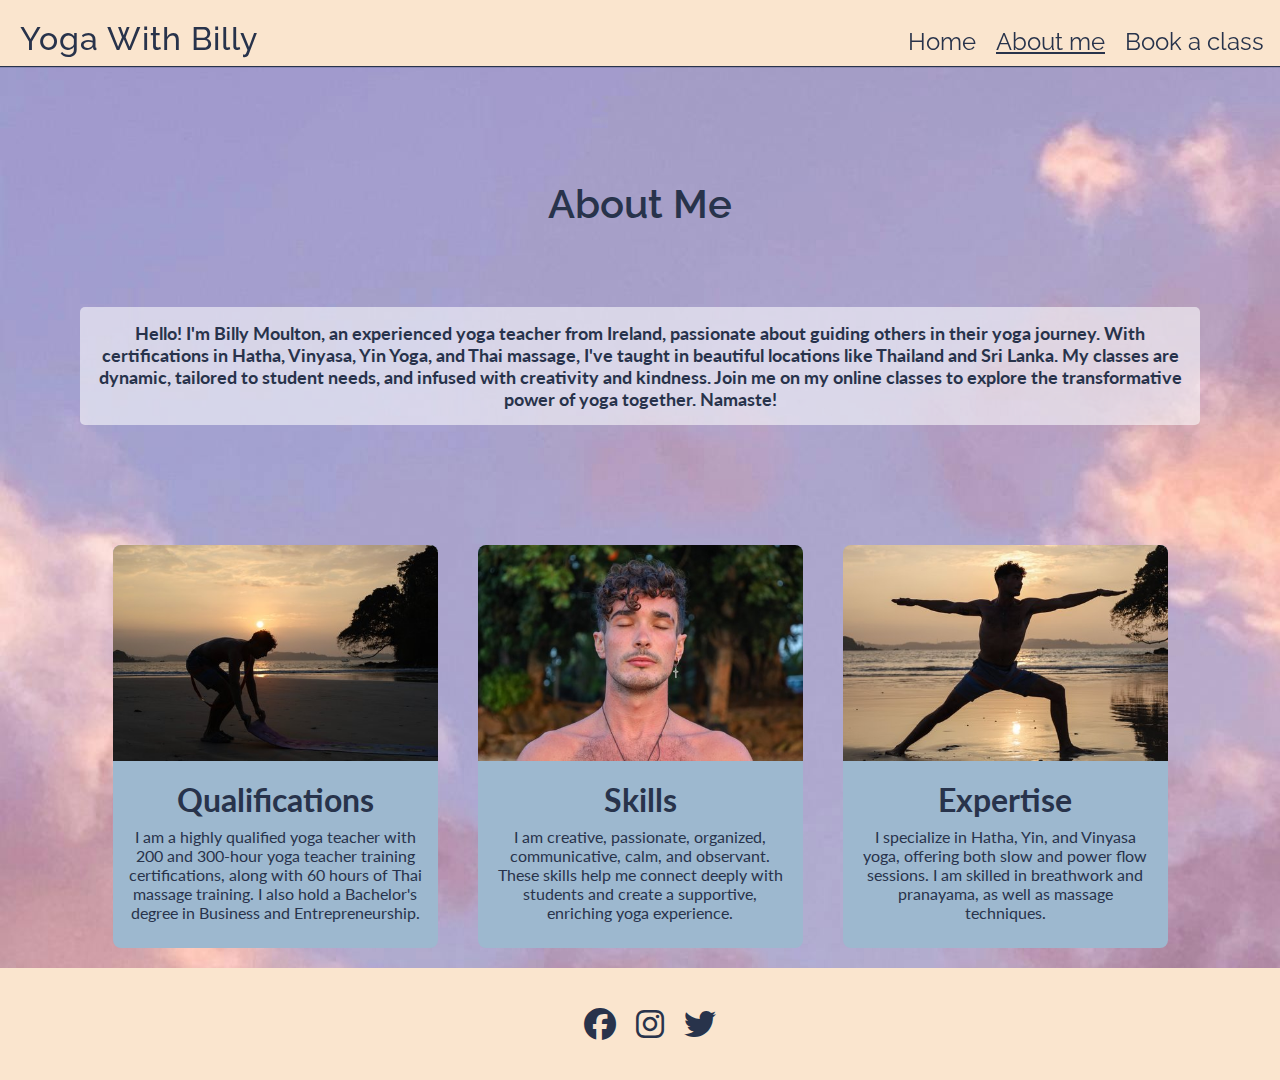
==== aboutme.html @ 918ed9fe "style about page" ====
<!DOCTYPE html>
<html lang="en">
    <head>
        <meta charset="UTF-8" />
        <meta name="viewport" content="width=device-width, initial-scale=1.0" />
        <title>About me| Yoga With Billy</title>
        <link rel="stylesheet" href="assets/css/styles.css" />
        <link
            rel="stylesheet"
            href="https://cdnjs.cloudflare.com/ajax/libs/font-awesome/6.5.2/css/all.min.css"/>
            <link rel="apple-touch-icon" sizes="180x180" href="assets/images/favicon/apple-touch-icon.png">
            <link rel="icon" type="image/png" sizes="32x32" href="assets/images/favicon/favicon-32x32.png">
            <link rel="icon" type="image/png" sizes="16x16" href="assets/images/favicon/favicon-16x16.png">
            <link rel="manifest" href="assets/images/favicon/site.webmanifest">
    </head>
    <body>
        <!---Header-->
        <header>
            <a href="index.html">
                <h1 id="logo">Yoga With Billy</h1>
            </a>
            <!---Nav Bar-->
            <input type="checkbox" id="nav-toggle" name="nav-toggle" />
            <label for="nav-toggle" class="nav-toggle-label"><i class="fa-solid fa-bars"></i></label>
            <nav>
                <ul id="menu">
                    <li><a href="index.html">Home</a></li>
                    <li><a href="aboutme.html" class="active-nav">About me</a></li>
                    <li><a href="bookaclass.html">Book a class</a></li>
                </ul>
            </nav>
        </header>

        <!---Main Content-->
        <main>

            <!--Background Image-->
             <section id="about-bg">
                <!--About Section-->
                <div id="about-text">
                <h6>About Me</h6>
                <p> Hello! I'm Billy Moulton, an experienced yoga teacher from Ireland, passionate about guiding others in their yoga journey. With certifications in Hatha, Vinyasa, Yin Yoga, and Thai massage, I've taught in beautiful locations like Thailand and Sri Lanka. My classes are dynamic, tailored to student needs, and infused with creativity and kindness. Join me on my online classes to explore the transformative power of yoga together. Namaste!</p>
                </div>
                <!--Card Section with images-->
                <div class="card-container">
                    <div class="card">
                    <img class="about-img" src="assets/images/card-one.jpg" alt="sunset yoga picture with mat">
                
                    <div class="card-content">
                        <h3>Qualifications</h3>
                        <p>I am a highly qualified yoga teacher with 200 and 300-hour yoga teacher training certifications, along with 60 hours of Thai massage training. I also hold a Bachelor's degree in Business and Entrepreneurship.</p>
                    </div>
                </div>
                    <div class="card">
                    <img class="about-img" src="assets/images/card-two.jpg" alt="picture of bill in yoga practice ">
               
                    <div class="card-content">
                        <h3>Skills</h3>
                        <p>I am creative, passionate, organized, communicative, calm, and observant. These skills help me connect deeply with students and create a supportive, enriching yoga experience.</p>
                    </div>
                </div>
                    <div class="card">
                    <img class="about-img" src="assets/images/card-three.jpg" alt="sunset yoga picture high lunge yoga pose">
                    <div class="card-content">
                        <h3>Expertise </h3>
                        <p>I specialize in Hatha, Yin, and Vinyasa yoga, offering both slow and power flow sessions. I am skilled in breathwork and pranayama, as well as massage techniques.</p>
                    </div>
                    </div>



                </div>
                
                  
            </section>
                
            
           
        </main>

        <!--Footer-->
        <footer>
            <!--Social Media links-->
            <ul id="socials">
                <li>
                    <a href="https://www.facebook.com/" target="_blank" aria-label="Link to facebook (opens new tab)"><i class="fa-brands fa-facebook"></i></a>
                </li>
                <li>
                    <a href="https://www.instagram.com/" target="_blank" aria-label="Link to instagram (opens new tab)"><i class="fa-brands fa-instagram"></i></a>
                </li>
                <li>
                    <a href="https://x.com/?lang=en" target="_blank" aria-label="Link to twitter (opens new tab)"><i class="fa-brands fa-twitter"></i></a>
                </li>
            </ul>
        </footer>
    </body>
</html>
---- assets/css/styles.css ----
/* Fonts */

@import url('https://fonts.googleapis.com/css2?family=Lato:ital,wght@0,100;0,300;0,400;0,700;0,900;1,100;1,300;1,400;1,700;1,900&family=Raleway:ital,wght@0,100..900;1,100..900&display=swap');

* {
    padding: 0;
    margin: 0;
    box-sizing: border-box;
}

/* body */

body {
    font-family: 'lato', sans-serif;
    display: flex;
    flex-direction: column;
    background-color: #fae5ce;
    color: black;
    min-height: 100vh;
    
   
    }

/* header */

header {
    background-color: #fae5ce;
    position: fixed;
    z-index: 99;
    width: 100%;
    box-shadow: 0 1px 1px rgb(40, 51, 75);
    display: flex;
    justify-content: space-between;
    align-items: baseline;
    margin-bottom: 40px;
    
    
}

header a {
    text-decoration: none;
    color: rgb(40, 51, 75);
}

h1{
    font-family: 'Raleway' , sans-serif;
    font-weight: 500;
    letter-spacing: 1px;
    display: flex;
    padding-top: 20px;
    padding-left: 20px;
    color:  rgb(40, 51, 75);
    
}

#menu {
    list-style-type: none;
    font-size: 1.5rem;
    font-family: 'Raleway' , sans-serif;
    padding-bottom: 10px;
    }

    

ul li:hover {
   opacity: 75%;
    
    
}

/* Navbar styles with dropdown toggle */
nav {
    position: absolute;
    background-color: #fae5ce;;
    width: 100%;
    left: 0;
    padding: 0 1rem;
    display: none;
    top: 100%;
    box-shadow: 0 1px 1px rgb(40, 51, 75);

}

.active-nav{
    text-decoration: underline;
    color: rgb(40, 51, 75);

}

/* Nav toggle */
#nav-toggle:checked~nav {
    display: block;
    
  
}

#nav-toggle {
    display: none;
}

.nav-toggle-label {
    font-size: 2rem;
    padding-top: 2px;
    color: rgb(40, 51, 75);
    padding-right: 20px;
}


/* Main */

    
/* Hero section */

#hero {
    background: url(../images/hero-big.jpg) no-repeat center center /cover;
    height: 800px;
    width:100%;
    position: relative;
    padding-bottom: 0;
    margin-top: 60px;

}

#hero-text {
    padding-left: 10px;
    padding-top: 270px;
    color: rgb(164, 76, 3, .9);
}

h2 {
    font-weight: 300;
    font-size: 2rem;
    background-color: #ffffff8f;
    width: fit-content;
    font-weight: bold;
    padding: 2px;
    border-radius: 5px;
    
    

}

h3{
    font-size: 3rem;
}

/* Images and yoga text */

.practices{
    color: rgb(164, 76, 3);
    font-family: 'Raleway';
    font-weight: 300;
    text-align: center;
    padding: 50px;
    background-color:#fff4e2;
}

#yoga-poses{
    display: grid;
    place-items: center;  
    padding-top: 20px;
    background-color: #fff4e2;
}
    
.poses{
    height: 200px;
    width: 200px;
    border-radius: 100px;
    
    
}

#yoga-poses p {
   
    place-items: center;  
    text-align: center;
    padding: 30px;
    color: rgb(40, 51, 75);

}
    

#yoga-poses h4{
    display: grid;
    place-items: center; 
    padding-top: 20px; 
    font-size: 1.5rem;
    color: rgb(40, 51, 75);
    
}


#pose-one{
    display: grid;
    place-items: center;  
}
    
#pose-two{
    display: grid;
    place-items: center;  
}

#pose-three{
    display: grid;
    place-items: center;  
}

/* Button */

#book-button{
    font-family: 'Raleway';
    font-size: 1rem;
    font-weight: 200;
    border: 1px solid rgb(164, 76, 3);
    background-color: rgb(164, 76, 3);
    border-radius: 10px;
    padding: 15px;
    display: block;
    margin: 0 auto;
    margin-top: 70px;
    margin-bottom: 70px;
    color: #fafafa;
    
}

#book-button:hover{
    opacity: 80%;
}

#button-section{
    background-color: #fff4e2;
}

a{
    text-decoration: none;
    color: white;
}



/* About me Page */

#about-text h6 {
    padding-top: 180px;
    font-size: 2.5rem;
    text-align: center;
    font-family: 'Raleway', sans-serif;
    color: rgb(40, 51, 75);
    font-weight: 600;
    
}

#about-text p {
    text-align: center;
    padding: 40px;
    font-size: 18px;
    background-color: #ffffff8f;
    width: fit-content;
    font-weight: bold;
    border-radius: 5px;
    padding: 15px;
    margin: 80px;
    color: rgb(40, 51, 75);
}


.card-container{
    display: flex;
    justify-content: center;
    flex-wrap: wrap;
    margin-top: 100px;

}

.card{
    width: 325px;
    background-color: #9db8cf;
    border-radius: 8px;
    overflow: hidden;
    box-shadow: 0px 2px 4px rgba (0,0,0, 0.2);
    margin: 20px;
    color: rgb(40, 51, 75);
    text-align: center;
    padding-bottom: 10px;
}

.card h3{
    text-align: center;
    font-size: 2rem;
    padding-bottom: 8px;
}


.about-img{
    width: 100%;
    height: auto;
}
    
.card-content {
    padding: 16px;
}

#about-bg{
   
    margin: auto;
    background:url(../images/pexels-sunsetoned-7283618.jpg);
   
}
    
    


/*Book a class Page */

/*Form */

#book {
    
    min-height: 100vh;
    flex-grow: 1;
    display: flex;
    flex-direction: column;
    position: relative;
    margin: auto;
    background:url(../images/pexels-sunsetoned-7283618.jpg);
}


#book-a-class {
    color: rgb(40, 51, 75);
    background: #9db8cf;
    padding: 20px;
    display: block;
    max-width: 550px;
    width: 100%;
    margin: 0 auto;
    margin-top: 150px;
    height: 100%;
    box-shadow:  rgb(38, 57, 77) 0px 20px 30px -10px;
   
    
    
}

/* Heading on form */

#book-a-class>h2 {
    color: rgb(40, 51, 75);
    margin-bottom: 40px;
    background-color: inherit;
    width: fit-content;
    font-weight: 600;
    padding: 8px;
    text-align: center;
    border-radius: 5px;
    margin: 0 auto;
    margin-bottom: 40px;
    margin-top: 40px;
    font-size: 2rem;
    font-family: 'Raleway', sans-serif;
    
}

/*Text inpits */

.text-input {
    background: #fff4e2;;
    color: rgb(40, 51, 75);
    width: 100%;
    height: 25px;
    margin: 5px 0 20px 0;
    border: 2px solid rgb(40, 51, 75);
    border-radius: 5px;
    padding: 0 5px;
    
}

/* Radio Buttons */

#radio-buttons p {
    font-size: 20px;
}

.yoga-type{
    padding-top: 8px;
}

#radio-buttons {
   
    margin: 5px 0 20px 0;
}

#book label  {
    font-size: 1rem;
    font-weight: bold;
}

#radio-buttons p {
    font-size: 1rem;
    padding-top: 20px;
    padding-bottom: 10px;
    font-weight: bold;
}

/* Date and time inputs */

#date p {
    font-size: 1rem;
    font-weight: 600;
    color: black;
    padding-top: 5px;
    padding-bottom: 20px;
}

input#date-picker{
    height: 25px;
    margin:5px
}

select#time-dropdown{
    height:25px;
    margin: 5px;
}

.note {
    margin-bottom: 10px;
    font-size: 1rem;
    color: black;
}

.contact{
    font-size: 1rem;
    text-align: center;
}
/* 
.blackandwhite {
    display: flex;
    justify-content: center;
    align-items: center;
    width:100%;
    margin-top: 5px;
    max-width: 550px;
    width: 100%;
    margin: 0 auto;
}  */


/* Thanks page */

.thank-you {
  
    color: rgb(40, 51, 75);
    background: #9db8cf;
    padding: 20px;
    display: block;
    max-width: 550px;
    width: 100%;
    margin: 0 auto;
    margin-top: 150px;
    height: 100%;
    box-shadow:  rgb(38, 57, 77) 0px 20px 30px -10px;
    
    
}

.thank-you h2 {
    font-size: 3rem;
    text-align: center;
    margin: 0 auto;
    padding:5px;
}



h5{
    font-size: 26px;
    font-weight: 200px;
    padding-top: 20px;
    padding-bottom: 20px;
}




    
    /*Footer*/


.footer {
    position: fixed;
    bottom: 0;
    width: 100vw;
    background-color: #fae5ce;
    height: 10vh;
    border-top: solid .5px rgb(40, 51, 75);
    
  
   
    
     
}

#socials {
    text-align: center;
    display: flex;
    justify-content: center;
    padding:40px;
    list-style-type: none;
    width: 100%;
   
}

#socials i {
    color: rgb(40, 51, 75);
    font-size: 2rem;
    padding-left: 20px;
    justify-content: space-between;
    
}

/* Media Queries for 768px and up */

@media screen and (min-width: 768px){

    
/* header */
    .nav-toggle-label{
        display:none;
    }


    nav {
        
        display: block;
        position: relative;
        box-shadow: none;
        width: fit-content;
        padding-right: 1rem;
        align-items: flex-end;
    }

        #menu{
            display: flex;
            justify-content: space-evenly;
            color:rgb(40, 51, 75);
        }

        #menu li {
            padding-left: 20px;
            color: rgb(40, 51, 75);
        }

        h2{
            font-size: 3rem;
        }
        

        /* Form */

       #book {
       display: flex;
       flex-direction: row;
       background: url(../images/pexels-sunsetoned-7283618.jpg);
       margin-top:50px;
    

       }

        
      

       
       #book-a-class {
        color: rgb(40, 51, 75);
        background: #9db8cf;
        padding: 30px;
        display: block;
        margin-top: 80px;
        margin-bottom: 20px;
        max-width: 550px;
        width: 100%;
        margin: 0 auto;
        margin-top: 100px;
        margin-bottom: 20px;
        height: 100%;
        box-shadow:  rgb(38, 57, 77) 0px 20px 30px -10px;
        font-size: 1rem;
        
        
    }


    #hero {

        margin-top: 60px;
    
    }


    

    }


    /* Media Queries for 1200px and up */

    @media screen and (min-width: 1200px){

        #yoga-poses{
            display: flex;
        }

        .practices{
            color: rgb(164, 76, 3);
            font-family: 'Raleway';
            font-weight: 300;
            text-align: center;
            padding: 50px;
        }

        #socials i {
            font-size: 2rem;
        }

        #pose-one{
            width: 33%;
        }
        #pose-two{
            width: 33%;
        }
        #pose-three{
            width: 33%;
        }

        h2{
            font-size: 3.5rem;
        }


        #hero {

            margin-top: 70px;
        
        }

    }


    @media screen and (max-width: 768px){
#book-a-class{
    margin-top: 100px;
}
    }

    @media screen and (max-width: 500px){
        #book-a-class{
            margin-top: 50px;
        }

        
    }
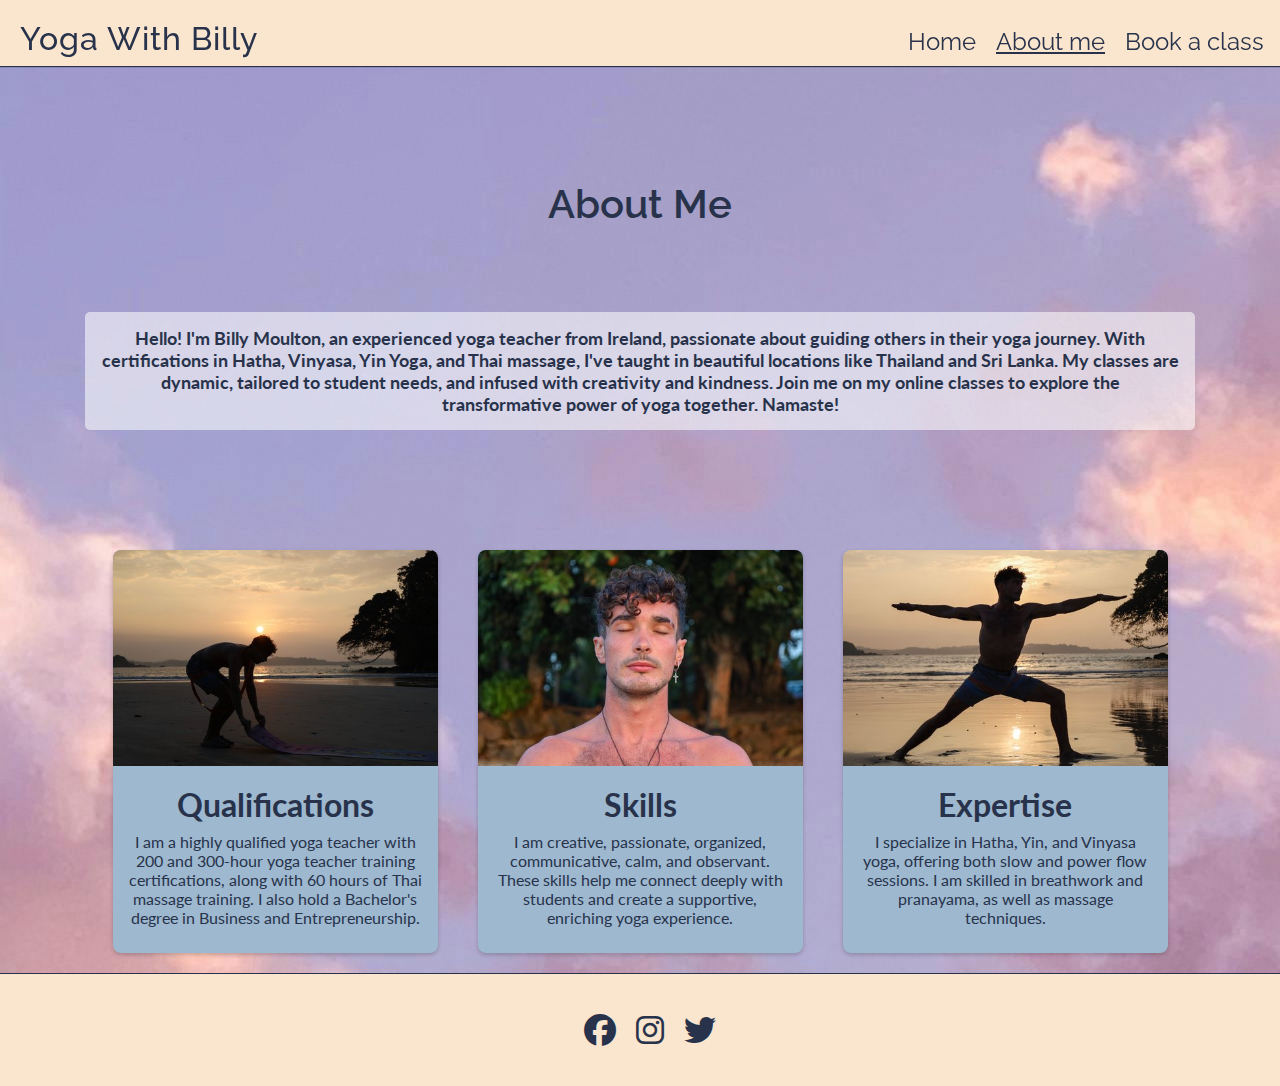
==== commit a686d4ec: "add or change class names in html and change in styles from h2,h3 etc" ====
--- a/aboutme.html
+++ b/aboutme.html
@@ -1,17 +1,15 @@
 <!DOCTYPE html>
 <html lang="en">
     <head>
-        <meta charset="UTF-8" />
-        <meta name="viewport" content="width=device-width, initial-scale=1.0" />
+        <meta charset="UTF-8">
+        <meta name="viewport" content="width=device-width, initial-scale=1.0">
         <title>About me| Yoga With Billy</title>
-        <link rel="stylesheet" href="assets/css/styles.css" />
-        <link
-            rel="stylesheet"
-            href="https://cdnjs.cloudflare.com/ajax/libs/font-awesome/6.5.2/css/all.min.css"/>
-            <link rel="apple-touch-icon" sizes="180x180" href="assets/images/favicon/apple-touch-icon.png">
-            <link rel="icon" type="image/png" sizes="32x32" href="assets/images/favicon/favicon-32x32.png">
-            <link rel="icon" type="image/png" sizes="16x16" href="assets/images/favicon/favicon-16x16.png">
-            <link rel="manifest" href="assets/images/favicon/site.webmanifest">
+        <link rel="stylesheet" href="assets/css/styles.css">
+        <link rel="stylesheet" href="https://cdnjs.cloudflare.com/ajax/libs/font-awesome/6.5.2/css/all.min.css">
+        <link rel="apple-touch-icon" sizes="180x180" href="assets/images/favicon/apple-touch-icon.png">
+        <link rel="icon" type="image/png" sizes="32x32" href="assets/images/favicon/favicon-32x32.png">
+        <link rel="icon" type="image/png" sizes="16x16" href="assets/images/favicon/favicon-16x16.png">
+        <link rel="manifest" href="assets/images/favicon/site.webmanifest">
     </head>
     <body>
         <!---Header-->
@@ -20,7 +18,7 @@
                 <h1 id="logo">Yoga With Billy</h1>
             </a>
             <!---Nav Bar-->
-            <input type="checkbox" id="nav-toggle" name="nav-toggle" />
+            <input type="checkbox" id="nav-toggle" name="nav-toggle">
             <label for="nav-toggle" class="nav-toggle-label"><i class="fa-solid fa-bars"></i></label>
             <nav>
                 <ul id="menu">
@@ -33,49 +31,46 @@
 
         <!---Main Content-->
         <main>
-
             <!--Background Image-->
-             <section id="about-bg">
+            <section id="about-bg">
                 <!--About Section-->
                 <div id="about-text">
-                <h6>About Me</h6>
-                <p> Hello! I'm Billy Moulton, an experienced yoga teacher from Ireland, passionate about guiding others in their yoga journey. With certifications in Hatha, Vinyasa, Yin Yoga, and Thai massage, I've taught in beautiful locations like Thailand and Sri Lanka. My classes are dynamic, tailored to student needs, and infused with creativity and kindness. Join me on my online classes to explore the transformative power of yoga together. Namaste!</p>
+                    <h2 class="about-title">About Me</h2>
+                    <p>
+                        Hello! I'm Billy Moulton, an experienced yoga teacher from Ireland, passionate about guiding others in their yoga journey. With certifications in Hatha, Vinyasa, Yin Yoga, and Thai massage, I've taught in beautiful
+                        locations like Thailand and Sri Lanka. My classes are dynamic, tailored to student needs, and infused with creativity and kindness. Join me on my online classes to explore the transformative power of yoga together.
+                        Namaste!
+                    </p>
                 </div>
                 <!--Card Section with images-->
                 <div class="card-container">
                     <div class="card">
-                    <img class="about-img" src="assets/images/card-one.jpg" alt="sunset yoga picture with mat">
-                
-                    <div class="card-content">
-                        <h3>Qualifications</h3>
-                        <p>I am a highly qualified yoga teacher with 200 and 300-hour yoga teacher training certifications, along with 60 hours of Thai massage training. I also hold a Bachelor's degree in Business and Entrepreneurship.</p>
+                        <img class="about-img" src="assets/images/card-one.jpg" alt="sunset yoga picture with mat">
+
+                        <div class="card-content">
+                            <h3 class="card-title">Qualifications</h3>
+                            <p>
+                                I am a highly qualified yoga teacher with 200 and 300-hour yoga teacher training certifications, along with 60 hours of Thai massage training. I also hold a Bachelor's degree in Business and Entrepreneurship.
+                            </p>
+                        </div>
+                    </div>
+                    <div class="card">
+                        <img class="about-img" src="assets/images/card-two.jpg" alt="picture of bill in yoga practice">
+
+                        <div class="card-content">
+                            <h3 class="card-title">Skills</h3>
+                            <p>I am creative, passionate, organized, communicative, calm, and observant. These skills help me connect deeply with students and create a supportive, enriching yoga experience.</p>
+                        </div>
+                    </div>
+                    <div class="card">
+                        <img class="about-img" src="assets/images/card-three.jpg" alt="sunset yoga picture high lunge yoga pose">
+                        <div class="card-content">
+                            <h3 class="card-title">Expertise</h3>
+                            <p>I specialize in Hatha, Yin, and Vinyasa yoga, offering both slow and power flow sessions. I am skilled in breathwork and pranayama, as well as massage techniques.</p>
+                        </div>
                     </div>
                 </div>
-                    <div class="card">
-                    <img class="about-img" src="assets/images/card-two.jpg" alt="picture of bill in yoga practice ">
-               
-                    <div class="card-content">
-                        <h3>Skills</h3>
-                        <p>I am creative, passionate, organized, communicative, calm, and observant. These skills help me connect deeply with students and create a supportive, enriching yoga experience.</p>
-                    </div>
-                </div>
-                    <div class="card">
-                    <img class="about-img" src="assets/images/card-three.jpg" alt="sunset yoga picture high lunge yoga pose">
-                    <div class="card-content">
-                        <h3>Expertise </h3>
-                        <p>I specialize in Hatha, Yin, and Vinyasa yoga, offering both slow and power flow sessions. I am skilled in breathwork and pranayama, as well as massage techniques.</p>
-                    </div>
-                    </div>
-
-
-
-                </div>
-                
-                  
             </section>
-                
-            
-           
         </main>
 
         <!--Footer-->
@@ -96,3 +91,4 @@
     </body>
 </html>
 
+
--- a/assets/css/styles.css
+++ b/assets/css/styles.css
@@ -1,6 +1,6 @@
 /* Fonts */
 
-@import url('https://fonts.googleapis.com/css2?family=Lato:ital,wght@0,100;0,300;0,400;0,700;0,900;1,100;1,300;1,400;1,700;1,900&family=Raleway:ital,wght@0,100..900;1,100..900&display=swap');
+@import url("https://fonts.googleapis.com/css2?family=Lato:ital,wght@0,100;0,300;0,400;0,700;0,900;1,100;1,300;1,400;1,700;1,900&family=Raleway:ital,wght@0,100..900;1,100..900&display=swap");
 
 * {
     padding: 0;
@@ -11,15 +11,13 @@
 /* body */
 
 body {
-    font-family: 'lato', sans-serif;
+    font-family: "lato", sans-serif;
     display: flex;
     flex-direction: column;
-    background-color: #fae5ce;
+    background-color: #fff4e2;
     color: black;
     min-height: 100vh;
-    
-   
-    }
+}
 
 /* header */
 
@@ -33,8 +31,6 @@
     justify-content: space-between;
     align-items: baseline;
     margin-bottom: 40px;
-    
-    
 }
 
 header a {
@@ -42,56 +38,47 @@
     color: rgb(40, 51, 75);
 }
 
-h1{
-    font-family: 'Raleway' , sans-serif;
+#logo {
+    font-family: "Raleway", sans-serif;
     font-weight: 500;
     letter-spacing: 1px;
     display: flex;
     padding-top: 20px;
     padding-left: 20px;
-    color:  rgb(40, 51, 75);
-    
+    color: rgb(40, 51, 75);
 }
 
 #menu {
     list-style-type: none;
     font-size: 1.5rem;
-    font-family: 'Raleway' , sans-serif;
+    font-family: "Raleway", sans-serif;
     padding-bottom: 10px;
-    }
-
-    
+}
 
 ul li:hover {
-   opacity: 75%;
-    
-    
+    opacity: 75%;
 }
 
 /* Navbar styles with dropdown toggle */
 nav {
     position: absolute;
-    background-color: #fae5ce;;
+    background-color: #fae5ce;
     width: 100%;
     left: 0;
     padding: 0 1rem;
     display: none;
     top: 100%;
     box-shadow: 0 1px 1px rgb(40, 51, 75);
-
-}
-
-.active-nav{
+}
+
+.active-nav {
     text-decoration: underline;
     color: rgb(40, 51, 75);
-
 }
 
 /* Nav toggle */
-#nav-toggle:checked~nav {
+#nav-toggle:checked ~ nav {
     display: block;
-    
-  
 }
 
 #nav-toggle {
@@ -105,29 +92,26 @@
     padding-right: 20px;
 }
 
-
 /* Main */
 
-    
 /* Hero section */
 
 #hero {
-    background: url(../images/hero-big.jpg) no-repeat center center /cover;
+    background: url(../images/hero.webp) no-repeat center center / cover;
     height: 800px;
-    width:100%;
+    width: 100%;
     position: relative;
     padding-bottom: 0;
     margin-top: 60px;
-
 }
 
 #hero-text {
     padding-left: 10px;
     padding-top: 270px;
-    color: rgb(164, 76, 3, .9);
-}
-
-h2 {
+    color: rgb(164, 76, 3, 0.9);
+}
+
+.hero-line {
     font-weight: 300;
     font-size: 2rem;
     background-color: #ffffff8f;
@@ -135,80 +119,69 @@
     font-weight: bold;
     padding: 2px;
     border-radius: 5px;
-    
-    
-
-}
-
-h3{
+}
+
+
+
+/* Images and yoga text */
+
+.practices {
+    color: rgb(164, 76, 3);
+    font-family: "Raleway";
+    font-weight: 300;
+    text-align: center;
+    padding: 50px;
+    background-color: #fff4e2;
     font-size: 3rem;
 }
 
-/* Images and yoga text */
-
-.practices{
-    color: rgb(164, 76, 3);
-    font-family: 'Raleway';
-    font-weight: 300;
-    text-align: center;
-    padding: 50px;
-    background-color:#fff4e2;
-}
-
-#yoga-poses{
+#yoga-poses {
     display: grid;
-    place-items: center;  
+    place-items: center;
     padding-top: 20px;
     background-color: #fff4e2;
 }
-    
-.poses{
+
+.poses {
     height: 200px;
     width: 200px;
     border-radius: 100px;
-    
-    
 }
 
 #yoga-poses p {
-   
-    place-items: center;  
+    place-items: center;
     text-align: center;
     padding: 30px;
     color: rgb(40, 51, 75);
-
-}
-    
-
-#yoga-poses h4{
+}
+
+.title {
     display: grid;
-    place-items: center; 
-    padding-top: 20px; 
+    place-items: center;
+    padding-top: 20px;
     font-size: 1.5rem;
     color: rgb(40, 51, 75);
-    
-}
-
-
-#pose-one{
+}
+
+#pose-one {
     display: grid;
-    place-items: center;  
-}
-    
-#pose-two{
+    place-items: center;
+}
+
+#pose-two {
     display: grid;
-    place-items: center;  
-}
-
-#pose-three{
+    place-items: center;
+}
+
+#pose-three {
     display: grid;
-    place-items: center;  
+    place-items: center;
 }
 
 /* Button */
 
-#book-button{
-    font-family: 'Raleway';
+#book-button {
+    font-family: "Raleway";
     font-size: 1rem;
     font-weight: 200;
     border: 1px solid rgb(164, 76, 3);
@@ -220,34 +193,31 @@
     margin-top: 70px;
     margin-bottom: 70px;
     color: #fafafa;
-    
-}
-
-#book-button:hover{
+    width: fit-content;
+}
+
+#book-button:hover {
     opacity: 80%;
 }
 
-#button-section{
+#button-section {
     background-color: #fff4e2;
 }
 
-a{
+a {
     text-decoration: none;
     color: white;
 }
 
-
-
 /* About me Page */
 
-#about-text h6 {
+.about-title {
     padding-top: 180px;
     font-size: 2.5rem;
     text-align: center;
-    font-family: 'Raleway', sans-serif;
+    font-family: "Raleway", sans-serif;
     color: rgb(40, 51, 75);
     font-weight: 600;
-    
 }
 
 #about-text p {
@@ -259,72 +229,62 @@
     font-weight: bold;
     border-radius: 5px;
     padding: 15px;
-    margin: 80px;
-    color: rgb(40, 51, 75);
-}
-
-
-.card-container{
+    margin: 60px;
+    color: rgb(40, 51, 75);
+}
+
+.card-container {
     display: flex;
     justify-content: center;
     flex-wrap: wrap;
     margin-top: 100px;
-
-}
-
-.card{
+}
+
+.card {
     width: 325px;
     background-color: #9db8cf;
     border-radius: 8px;
     overflow: hidden;
-    box-shadow: 0px 2px 4px rgba (0,0,0, 0.2);
+    box-shadow:  0px 2px 4px rgba(0, 0, 0, 0.2);
     margin: 20px;
     color: rgb(40, 51, 75);
     text-align: center;
     padding-bottom: 10px;
 }
 
-.card h3{
+.card-title {
     text-align: center;
     font-size: 2rem;
     padding-bottom: 8px;
 }
 
-
-.about-img{
+.about-img {
     width: 100%;
     height: auto;
 }
-    
+
 .card-content {
     padding: 16px;
 }
 
-#about-bg{
-   
+#about-bg {
     margin: auto;
-    background:url(../images/pexels-sunsetoned-7283618.jpg);
-   
-}
-    
-    
-
+    background: url(../images/cloud-bg.jpg);
+}
 
 /*Book a class Page */
 
 /*Form */
 
 #book {
-    
     min-height: 100vh;
     flex-grow: 1;
     display: flex;
     flex-direction: column;
     position: relative;
     margin: auto;
-    background:url(../images/pexels-sunsetoned-7283618.jpg);
-}
-
+    background: url(../images/cloud-bg.jpg);
+}
 
 #book-a-class {
     color: rgb(40, 51, 75);
@@ -336,15 +296,12 @@
     margin: 0 auto;
     margin-top: 150px;
     height: 100%;
-    box-shadow:  rgb(38, 57, 77) 0px 20px 30px -10px;
-   
-    
-    
+    box-shadow: rgb(38, 57, 77) 0px 20px 30px -10px;
 }
 
 /* Heading on form */
 
-#book-a-class>h2 {
+#book-text {
     color: rgb(40, 51, 75);
     margin-bottom: 40px;
     background-color: inherit;
@@ -356,15 +313,14 @@
     margin: 0 auto;
     margin-bottom: 40px;
     margin-top: 40px;
-    font-size: 2rem;
-    font-family: 'Raleway', sans-serif;
-    
+    font-size: 2.5rem;
+    font-family: "Raleway", sans-serif;
 }
 
 /*Text inpits */
 
 .text-input {
-    background: #fff4e2;;
+    background: #fff4e2;
     color: rgb(40, 51, 75);
     width: 100%;
     height: 25px;
@@ -372,7 +328,6 @@
     border: 2px solid rgb(40, 51, 75);
     border-radius: 5px;
     padding: 0 5px;
-    
 }
 
 /* Radio Buttons */
@@ -381,16 +336,15 @@
     font-size: 20px;
 }
 
-.yoga-type{
+.yoga-type {
     padding-top: 8px;
 }
 
 #radio-buttons {
-   
     margin: 5px 0 20px 0;
 }
 
-#book label  {
+#book label {
     font-size: 1rem;
     font-weight: bold;
 }
@@ -412,13 +366,13 @@
     padding-bottom: 20px;
 }
 
-input#date-picker{
+input#date-picker {
     height: 25px;
-    margin:5px
-}
-
-select#time-dropdown{
-    height:25px;
+    margin: 5px;
+}
+
+select#time-dropdown {
+    height: 25px;
     margin: 5px;
 }
 
@@ -428,27 +382,14 @@
     color: black;
 }
 
-.contact{
+.contact {
     font-size: 1rem;
     text-align: center;
 }
-/* 
-.blackandwhite {
-    display: flex;
-    justify-content: center;
-    align-items: center;
-    width:100%;
-    margin-top: 5px;
-    max-width: 550px;
-    width: 100%;
-    margin: 0 auto;
-}  */
-
 
 /* Thanks page */
 
 .thank-you {
-  
     color: rgb(40, 51, 75);
     background: #9db8cf;
     padding: 20px;
@@ -458,56 +399,48 @@
     margin: 0 auto;
     margin-top: 150px;
     height: 100%;
-    box-shadow:  rgb(38, 57, 77) 0px 20px 30px -10px;
-    
-    
-}
-
-.thank-you h2 {
+    box-shadow: rgb(38, 57, 77) 0px 20px 30px -10px;
+}
+
+.thanks {
     font-size: 3rem;
     text-align: center;
     margin: 0 auto;
-    padding:5px;
-}
-
-
-
-h5{
+    padding: 5px;
+}
+
+#thank-you-note {
     font-size: 26px;
-    font-weight: 200px;
+    font-weight: 300;
     padding-top: 20px;
     padding-bottom: 20px;
-}
-
-
-
-
-    
-    /*Footer*/
-
+    text-align: center;
+}
+
+#thanks-text {
+    text-align: center;
+}
+
+/*Footer*/
 
 .footer {
     position: fixed;
     bottom: 0;
     width: 100vw;
     background-color: #fae5ce;
-    height: 10vh;
-    border-top: solid .5px rgb(40, 51, 75);
-    
-  
-   
-    
-     
+    box-shadow: 0 1px 1px rgb(40, 51, 75);
 }
 
 #socials {
     text-align: center;
     display: flex;
     justify-content: center;
-    padding:40px;
+    padding: 40px;
     list-style-type: none;
     width: 100%;
-   
+    background-color: #fae5ce;
+    border-top: .2px solid rgb(40, 51, 75);
+    
 }
 
 #socials i {
@@ -515,22 +448,17 @@
     font-size: 2rem;
     padding-left: 20px;
     justify-content: space-between;
-    
 }
 
 /* Media Queries for 768px and up */
 
-@media screen and (min-width: 768px){
-
-    
-/* header */
-    .nav-toggle-label{
-        display:none;
-    }
-
+@media screen and (min-width: 768px) {
+    /* header */
+    .nav-toggle-label {
+        display: none;
+    }
 
     nav {
-        
         display: block;
         position: relative;
         box-shadow: none;
@@ -539,38 +467,31 @@
         align-items: flex-end;
     }
 
-        #menu{
-            display: flex;
-            justify-content: space-evenly;
-            color:rgb(40, 51, 75);
-        }
-
-        #menu li {
-            padding-left: 20px;
-            color: rgb(40, 51, 75);
-        }
-
-        h2{
-            font-size: 3rem;
-        }
-        
-
-        /* Form */
-
-       #book {
-       display: flex;
-       flex-direction: row;
-       background: url(../images/pexels-sunsetoned-7283618.jpg);
-       margin-top:50px;
-    
-
-       }
-
-        
-      
-
-       
-       #book-a-class {
+    #menu {
+        display: flex;
+        justify-content: space-evenly;
+        color: rgb(40, 51, 75);
+    }
+
+    #menu li {
+        padding-left: 20px;
+        color: rgb(40, 51, 75);
+    }
+
+    .hero-line{
+        font-size: 3rem;
+    }
+
+    /* Form */
+
+    #book {
+        display: flex;
+        flex-direction: row;
+        background: url(../images/cloud-bg.jpg);
+        margin-top: 50px;
+    }
+
+    #book-a-class {
         color: rgb(40, 51, 75);
         background: #9db8cf;
         padding: 30px;
@@ -583,79 +504,69 @@
         margin-top: 100px;
         margin-bottom: 20px;
         height: 100%;
-        box-shadow:  rgb(38, 57, 77) 0px 20px 30px -10px;
+        box-shadow: rgb(38, 57, 77) 0px 20px 30px -10px;
         font-size: 1rem;
-        
-        
-    }
-
+    }
 
     #hero {
-
         margin-top: 60px;
-    
-    }
-
-
-    
-
-    }
-
-
-    /* Media Queries for 1200px and up */
-
-    @media screen and (min-width: 1200px){
-
-        #yoga-poses{
-            display: flex;
-        }
-
-        .practices{
-            color: rgb(164, 76, 3);
-            font-family: 'Raleway';
-            font-weight: 300;
-            text-align: center;
-            padding: 50px;
-        }
-
-        #socials i {
-            font-size: 2rem;
-        }
-
-        #pose-one{
-            width: 33%;
-        }
-        #pose-two{
-            width: 33%;
-        }
-        #pose-three{
-            width: 33%;
-        }
-
-        h2{
-            font-size: 3.5rem;
-        }
-
-
-        #hero {
-
-            margin-top: 70px;
-        
-        }
-
-    }
-
-
-    @media screen and (max-width: 768px){
-#book-a-class{
-    margin-top: 100px;
-}
-    }
-
-    @media screen and (max-width: 500px){
-        #book-a-class{
-            margin-top: 50px;
-        }
-
-        
-    }+    }
+
+    #about-text p {
+        margin: 75px;
+    }
+}
+
+/* Media Queries for 1200px and up */
+
+@media screen and (min-width: 1200px) {
+    #yoga-poses {
+        display: flex;
+    }
+
+    .practices {
+        color: rgb(164, 76, 3);
+        font-family: "Raleway";
+        font-weight: 300;
+        text-align: center;
+        padding: 50px;
+    }
+
+    #socials i {
+        font-size: 2rem;
+    }
+
+    #pose-one {
+        width: 33%;
+    }
+    #pose-two {
+        width: 33%;
+    }
+    #pose-three {
+        width: 33%;
+    }
+
+    .hero-line {
+        font-size: 3.5rem;
+    }
+
+    #hero {
+        margin-top: 70px;
+    }
+
+    #about-text p {
+        margin: 85px;
+    }
+}
+
+@media screen and (max-width: 768px) {
+    #book-a-class {
+        margin-top: 100px;
+    }
+}
+
+@media screen and (max-width: 500px) {
+    #book-a-class {
+        margin-top: 50px;
+    }
+}
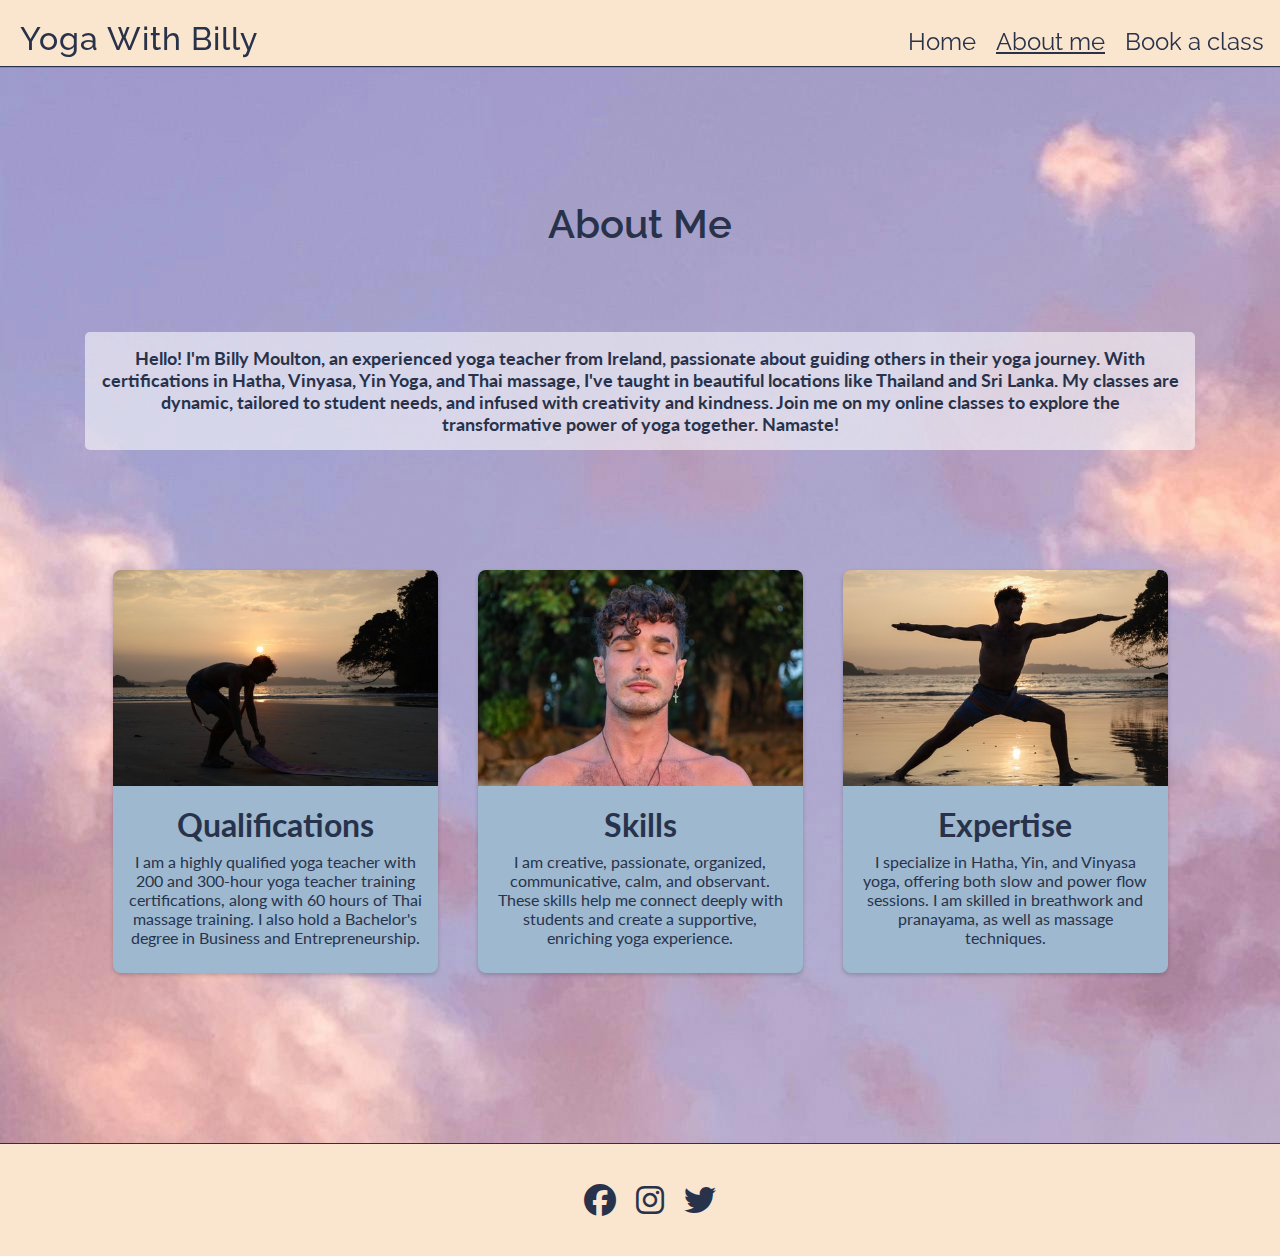
==== commit b0477282: "add aria-label to form, fix spelling mistake on index page" ====
--- a/aboutme.html
+++ b/aboutme.html
@@ -3,33 +3,36 @@
     <head>
         <meta charset="UTF-8">
         <meta name="viewport" content="width=device-width, initial-scale=1.0">
+        <meta name="description" content="about me my skills expertise and qualifications experienced yoga teacher from Ireland, passionate about guiding others in yoga">
         <title>About me| Yoga With Billy</title>
+         <!--Link to stylesheet-->
         <link rel="stylesheet" href="assets/css/styles.css">
         <link rel="stylesheet" href="https://cdnjs.cloudflare.com/ajax/libs/font-awesome/6.5.2/css/all.min.css">
+           <!--Favicon-->
         <link rel="apple-touch-icon" sizes="180x180" href="assets/images/favicon/apple-touch-icon.png">
         <link rel="icon" type="image/png" sizes="32x32" href="assets/images/favicon/favicon-32x32.png">
         <link rel="icon" type="image/png" sizes="16x16" href="assets/images/favicon/favicon-16x16.png">
         <link rel="manifest" href="assets/images/favicon/site.webmanifest">
     </head>
     <body>
-        <!---Header-->
+        <!--Header-->
         <header>
-            <a href="index.html">
+            <a href="index.html" aria-label="Yoga With Billy logo click to be redirected to homepage">
                 <h1 id="logo">Yoga With Billy</h1>
             </a>
-            <!---Nav Bar-->
+            <!--Nav Bar-->
             <input type="checkbox" id="nav-toggle" name="nav-toggle">
             <label for="nav-toggle" class="nav-toggle-label"><i class="fa-solid fa-bars"></i></label>
             <nav>
                 <ul id="menu">
-                    <li><a href="index.html">Home</a></li>
-                    <li><a href="aboutme.html" class="active-nav">About me</a></li>
-                    <li><a href="bookaclass.html">Book a class</a></li>
+                    <li><a href="index.html" aria-label="Home">Home</a></li>
+                    <li><a href="aboutme.html" class="active-nav" aria-label="About me">About me</a></li>
+                    <li><a href="bookaclass.html" aria-label="Book a class">Book a class</a></li>
                 </ul>
             </nav>
         </header>
 
-        <!---Main Content-->
+        <!--Main Content-->
         <main>
             <!--Background Image-->
             <section id="about-bg">
--- a/assets/css/styles.css
+++ b/assets/css/styles.css
@@ -97,12 +97,12 @@
 /* Hero section */
 
 #hero {
-    background: url(../images/hero.webp) no-repeat center center / cover;
-    height: 800px;
+    background: url(../images/hero.avif) no-repeat center center / cover;
     width: 100%;
     position: relative;
     padding-bottom: 0;
     margin-top: 60px;
+    padding-top:100px;
 }
 
 #hero-text {
@@ -119,6 +119,7 @@
     font-weight: bold;
     padding: 2px;
     border-radius: 5px;
+    margin-bottom: 300px;
 }
 
 
@@ -212,7 +213,7 @@
 /* About me Page */
 
 .about-title {
-    padding-top: 180px;
+    padding-top: 200px;
     font-size: 2.5rem;
     text-align: center;
     font-family: "Raleway", sans-serif;
@@ -238,6 +239,7 @@
     justify-content: center;
     flex-wrap: wrap;
     margin-top: 100px;
+    padding-bottom: 100px;
 }
 
 .card {
@@ -260,7 +262,7 @@
 
 .about-img {
     width: 100%;
-    height: auto;
+    
 }
 
 .card-content {
@@ -270,7 +272,10 @@
 #about-bg {
     margin: auto;
     background: url(../images/cloud-bg.jpg);
-}
+    
+}
+
+
 
 /*Book a class Page */
 
@@ -294,7 +299,7 @@
     max-width: 550px;
     width: 100%;
     margin: 0 auto;
-    margin-top: 150px;
+    margin-top: 180px;
     height: 100%;
     box-shadow: rgb(38, 57, 77) 0px 20px 30px -10px;
 }
@@ -397,7 +402,7 @@
     max-width: 550px;
     width: 100%;
     margin: 0 auto;
-    margin-top: 150px;
+    margin-top: 200px;
     height: 100%;
     box-shadow: rgb(38, 57, 77) 0px 20px 30px -10px;
 }
@@ -423,13 +428,7 @@
 
 /*Footer*/
 
-.footer {
-    position: fixed;
-    bottom: 0;
-    width: 100vw;
-    background-color: #fae5ce;
-    box-shadow: 0 1px 1px rgb(40, 51, 75);
-}
+
 
 #socials {
     text-align: center;
@@ -448,7 +447,9 @@
     font-size: 2rem;
     padding-left: 20px;
     justify-content: space-between;
-}
+    
+}
+
 
 /* Media Queries for 768px and up */
 
@@ -489,6 +490,7 @@
         flex-direction: row;
         background: url(../images/cloud-bg.jpg);
         margin-top: 50px;
+        padding-top:100px;
     }
 
     #book-a-class {
@@ -509,13 +511,34 @@
     }
 
     #hero {
-        margin-top: 60px;
-    }
+    
+            margin-top: 70px;
+            height: 800px;
+            padding-top:200px;
+        }
+        
 
     #about-text p {
         margin: 75px;
     }
-}
+
+
+    }
+
+    #about-text p {
+        margin: 75px;
+    }
+
+    /* Media Query for 1095px footer*/
+    @media screen and (min-width: 1095px) {
+        /* header */
+        #about-bg {
+           padding-bottom: 50px;
+            
+
+        }
+    }
+    
 
 /* Media Queries for 1200px and up */
 
@@ -551,7 +574,9 @@
     }
 
     #hero {
-        margin-top: 70px;
+        margin-top: 68px;
+        height: 800px;
+        padding-top:100px;
     }
 
     #about-text p {
@@ -563,10 +588,12 @@
     #book-a-class {
         margin-top: 100px;
     }
-}
-
-@media screen and (max-width: 500px) {
-    #book-a-class {
-        margin-top: 50px;
-    }
-}
+    
+
+    
+    
+}
+
+
+
+
